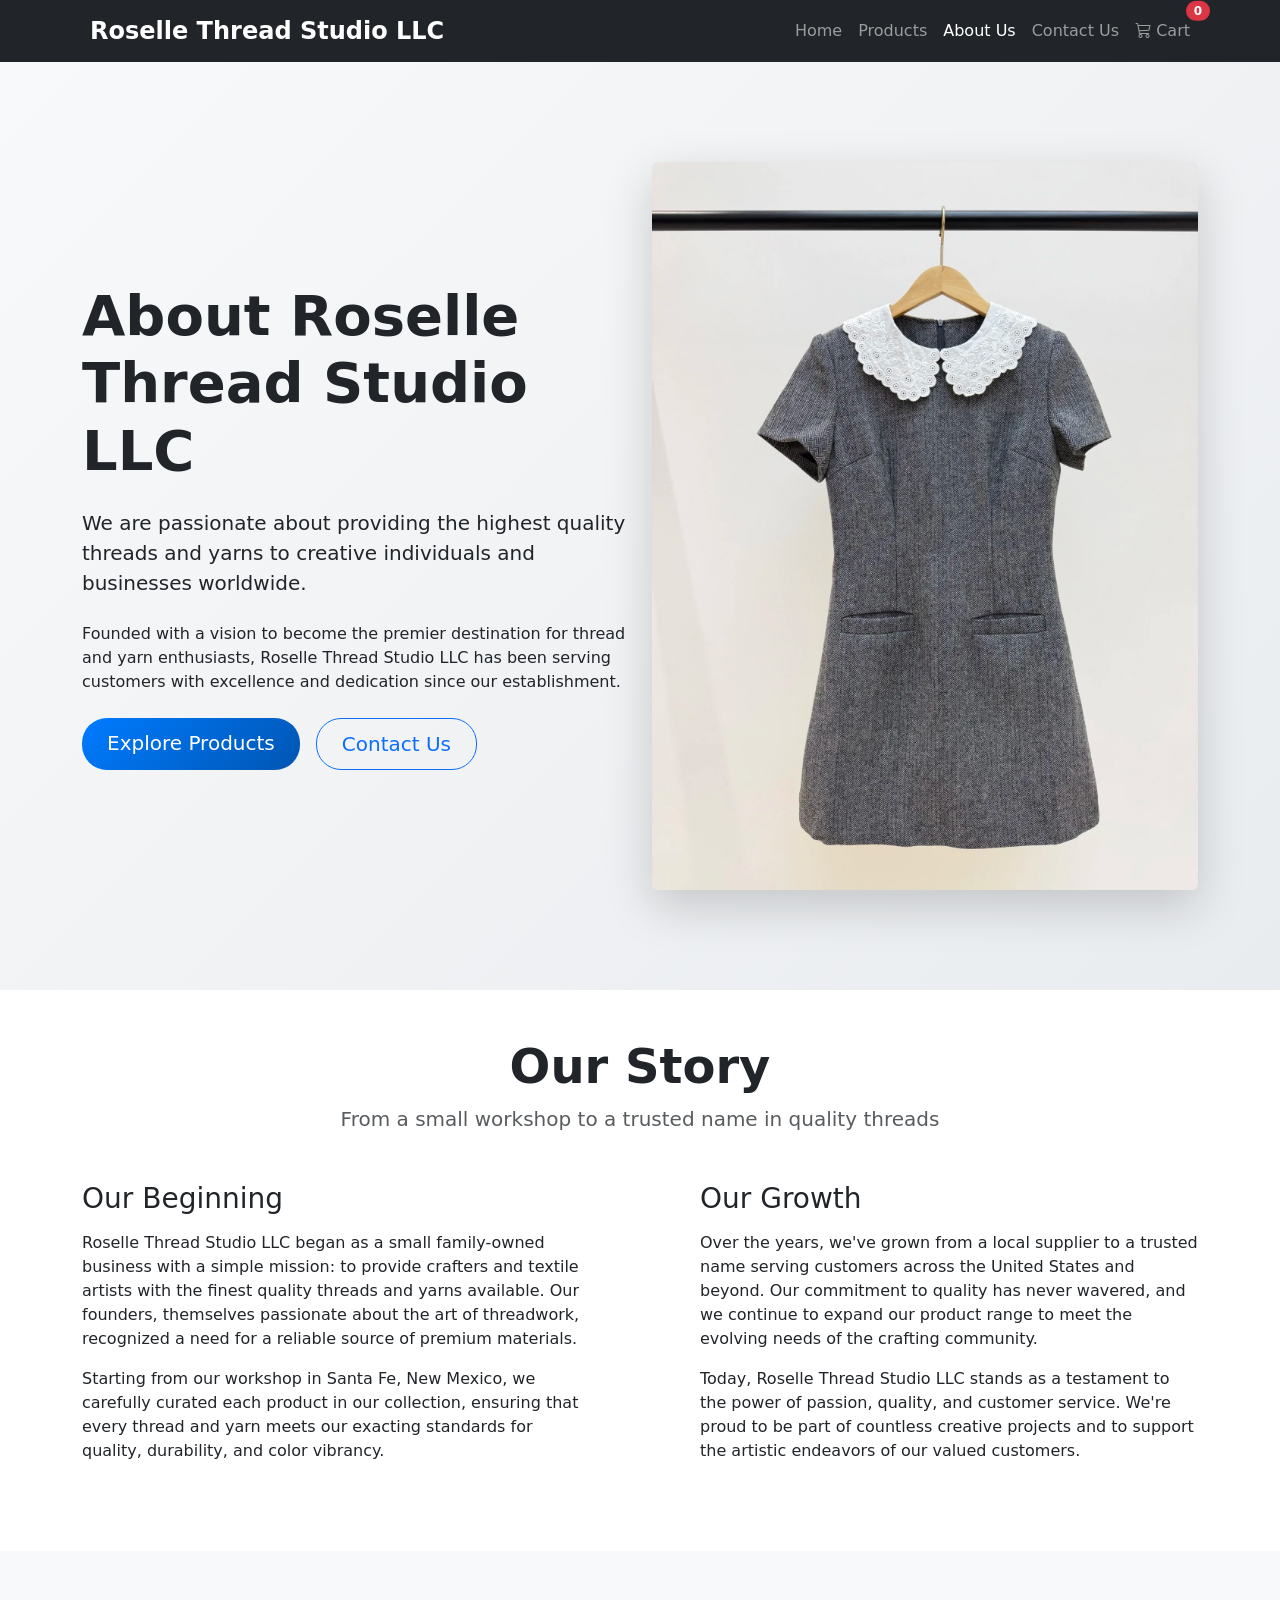
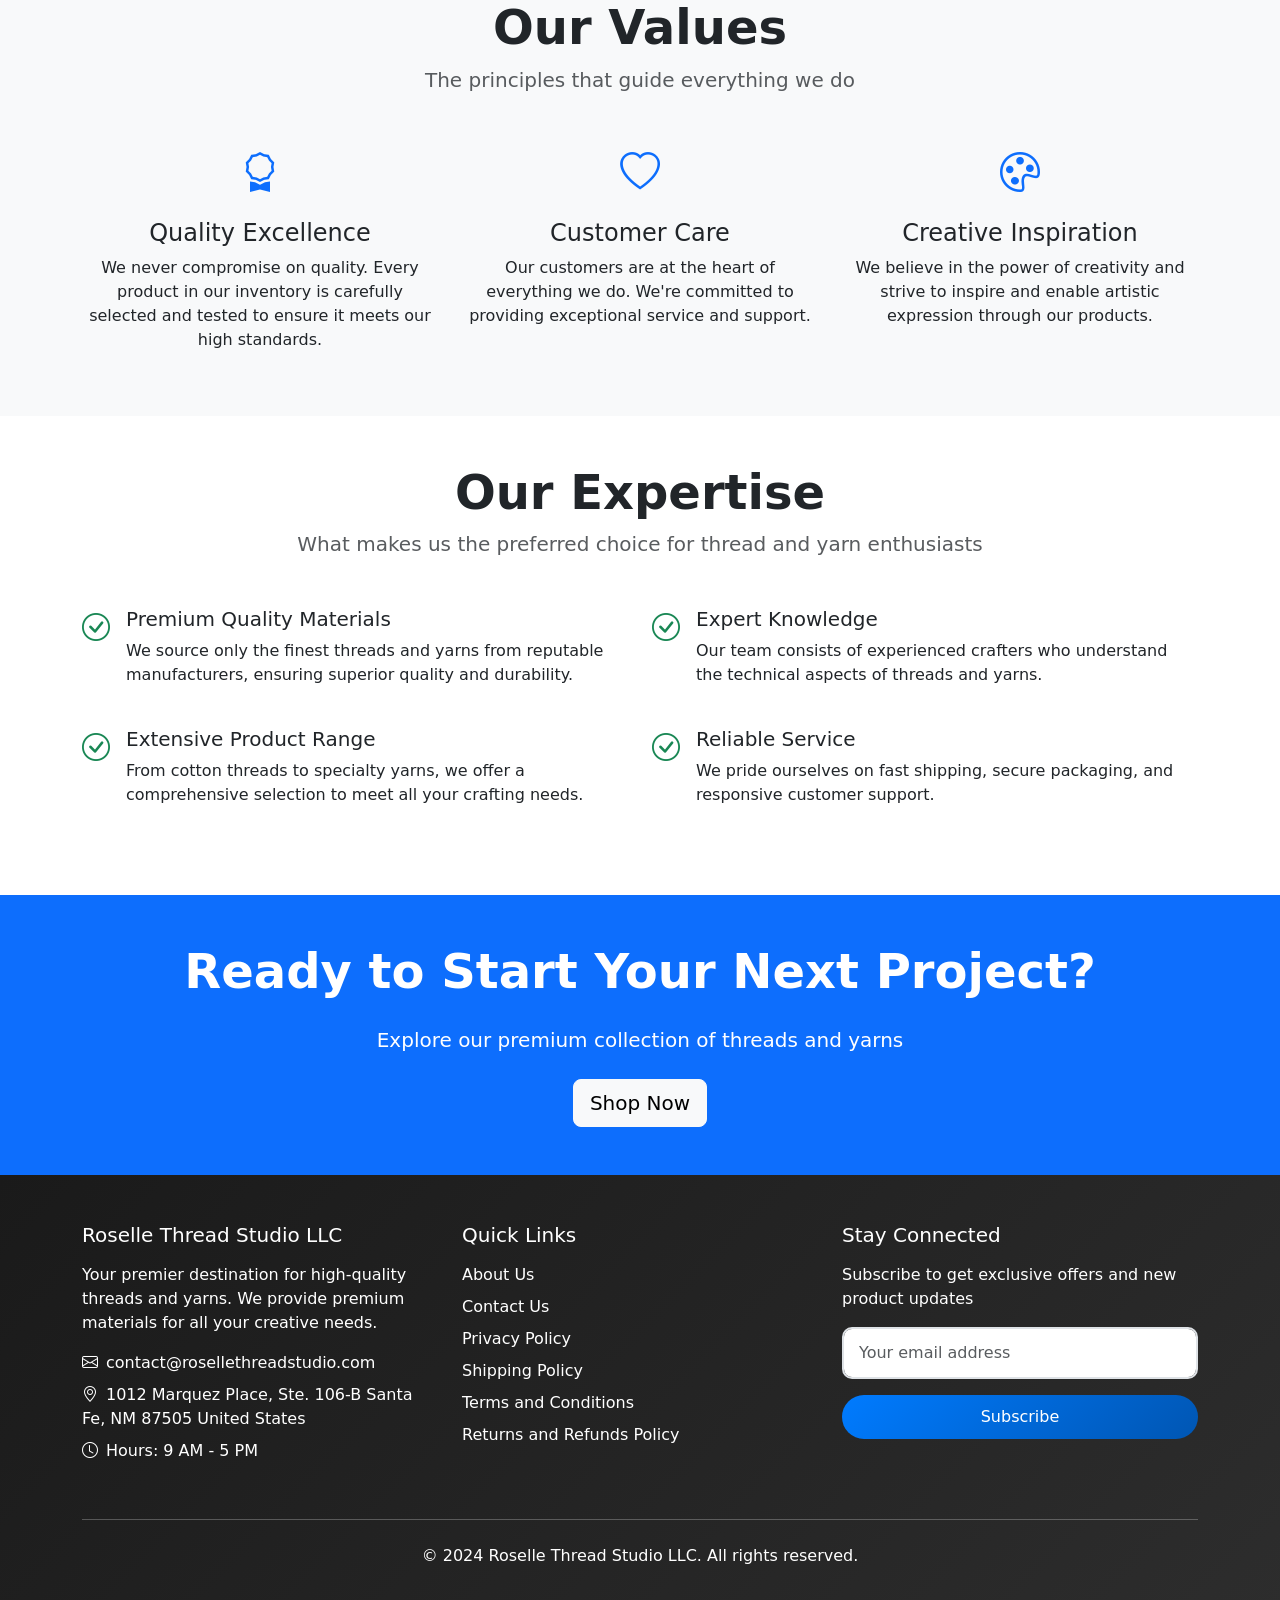
==== about.html @ 0a709b7c "first commit" ====
<!DOCTYPE html>
<html lang="en">
<head>
    <meta charset="UTF-8">
    <meta name="viewport" content="width=device-width, initial-scale=1.0">
    <title>About Us - Roselle Thread Studio LLC</title>
    <link href="https://cdn.jsdelivr.net/npm/bootstrap@5.3.0/dist/css/bootstrap.min.css" rel="stylesheet">
    <link rel="stylesheet" href="https://cdn.jsdelivr.net/npm/bootstrap-icons@1.11.0/font/bootstrap-icons.css">
    <link rel="stylesheet" href="styles.css">
</head>
<body>
    <!-- Navigation -->
    <nav class="navbar navbar-expand-lg navbar-dark bg-dark sticky-top">
        <div class="container">
            <a class="navbar-brand fw-bold" href="index.html">
                <i class="bi bi-thread me-2"></i>Roselle Thread Studio LLC
            </a>
            <button class="navbar-toggler" type="button" data-bs-toggle="collapse" data-bs-target="#navbarNav">
                <span class="navbar-toggler-icon"></span>
            </button>
            <div class="collapse navbar-collapse" id="navbarNav">
                <ul class="navbar-nav ms-auto">
                    <li class="nav-item">
                        <a class="nav-link" href="index.html">Home</a>
                    </li>
                    <li class="nav-item">
                        <a class="nav-link" href="products.html">Products</a>
                    </li>
                    <li class="nav-item">
                        <a class="nav-link active" href="about.html">About Us</a>
                    </li>
                    <li class="nav-item">
                        <a class="nav-link" href="contact.html">Contact Us</a>
                    </li>
                    <li class="nav-item">
                        <a class="nav-link position-relative" href="cart.html">
                            <i class="bi bi-cart3"></i> Cart
                            <span class="position-absolute top-0 start-100 translate-middle badge rounded-pill bg-danger" id="cart-count">
                                0
                            </span>
                        </a>
                    </li>
                </ul>
            </div>
        </div>
    </nav>

    <!-- About Hero -->
    <section class="about-hero">
        <div class="container">
            <div class="row align-items-center">
                <div class="col-lg-6">
                    <h1 class="display-4 fw-bold mb-4">About Roselle Thread Studio LLC</h1>
                    <p class="lead mb-4">We are passionate about providing the highest quality threads and yarns to creative individuals and businesses worldwide.</p>
                    <p class="mb-4">Founded with a vision to become the premier destination for thread and yarn enthusiasts, Roselle Thread Studio LLC has been serving customers with excellence and dedication since our establishment.</p>
                    <div class="d-flex gap-3">
                        <a href="products.html" class="btn btn-primary btn-lg">Explore Products</a>
                        <a href="contact.html" class="btn btn-outline-primary btn-lg">Contact Us</a>
                    </div>
                </div>
                <div class="col-lg-6">
                    <img src="Products/2/main-image-2.jpeg" alt="About Us" class="img-fluid rounded shadow-lg">
                </div>
            </div>
        </div>
    </section>

    <!-- Our Story -->
    <section class="py-5">
        <div class="container">
            <div class="row">
                <div class="col-lg-12">
                    <div class="text-center mb-5">
                        <h2 class="display-5 fw-bold">Our Story</h2>
                        <p class="lead text-muted">From a small workshop to a trusted name in quality threads</p>
                    </div>
                </div>
            </div>
            <div class="row">
                <div class="col-lg-6 mb-4">
                    <div class="pe-lg-5">
                        <h3 class="mb-3">Our Beginning</h3>
                        <p>Roselle Thread Studio LLC began as a small family-owned business with a simple mission: to provide crafters and textile artists with the finest quality threads and yarns available. Our founders, themselves passionate about the art of threadwork, recognized a need for a reliable source of premium materials.</p>
                        <p>Starting from our workshop in Santa Fe, New Mexico, we carefully curated each product in our collection, ensuring that every thread and yarn meets our exacting standards for quality, durability, and color vibrancy.</p>
                    </div>
                </div>
                <div class="col-lg-6 mb-4">
                    <div class="ps-lg-5">
                        <h3 class="mb-3">Our Growth</h3>
                        <p>Over the years, we've grown from a local supplier to a trusted name serving customers across the United States and beyond. Our commitment to quality has never wavered, and we continue to expand our product range to meet the evolving needs of the crafting community.</p>
                        <p>Today, Roselle Thread Studio LLC stands as a testament to the power of passion, quality, and customer service. We're proud to be part of countless creative projects and to support the artistic endeavors of our valued customers.</p>
                    </div>
                </div>
            </div>
        </div>
    </section>

    <!-- Our Values -->
    <section class="bg-light py-5">
        <div class="container">
            <div class="text-center mb-5">
                <h2 class="display-5 fw-bold">Our Values</h2>
                <p class="lead text-muted">The principles that guide everything we do</p>
            </div>
            <div class="row g-4">
                <div class="col-md-4">
                    <div class="text-center">
                        <div class="mb-3">
                            <i class="bi bi-award fs-1 text-primary"></i>
                        </div>
                        <h4>Quality Excellence</h4>
                        <p>We never compromise on quality. Every product in our inventory is carefully selected and tested to ensure it meets our high standards.</p>
                    </div>
                </div>
                <div class="col-md-4">
                    <div class="text-center">
                        <div class="mb-3">
                            <i class="bi bi-heart fs-1 text-primary"></i>
                        </div>
                        <h4>Customer Care</h4>
                        <p>Our customers are at the heart of everything we do. We're committed to providing exceptional service and support.</p>
                    </div>
                </div>
                <div class="col-md-4">
                    <div class="text-center">
                        <div class="mb-3">
                            <i class="bi bi-palette fs-1 text-primary"></i>
                        </div>
                        <h4>Creative Inspiration</h4>
                        <p>We believe in the power of creativity and strive to inspire and enable artistic expression through our products.</p>
                    </div>
                </div>
            </div>
        </div>
    </section>

    <!-- Our Expertise -->
    <section class="py-5">
        <div class="container">
            <div class="text-center mb-5">
                <h2 class="display-5 fw-bold">Our Expertise</h2>
                <p class="lead text-muted">What makes us the preferred choice for thread and yarn enthusiasts</p>
            </div>
            <div class="row g-4">
                <div class="col-lg-6">
                    <div class="d-flex mb-4">
                        <div class="flex-shrink-0">
                            <i class="bi bi-check-circle fs-3 text-success"></i>
                        </div>
                        <div class="flex-grow-1 ms-3">
                            <h5>Premium Quality Materials</h5>
                            <p>We source only the finest threads and yarns from reputable manufacturers, ensuring superior quality and durability.</p>
                        </div>
                    </div>
                    <div class="d-flex mb-4">
                        <div class="flex-shrink-0">
                            <i class="bi bi-check-circle fs-3 text-success"></i>
                        </div>
                        <div class="flex-grow-1 ms-3">
                            <h5>Extensive Product Range</h5>
                            <p>From cotton threads to specialty yarns, we offer a comprehensive selection to meet all your crafting needs.</p>
                        </div>
                    </div>
                </div>
                <div class="col-lg-6">
                    <div class="d-flex mb-4">
                        <div class="flex-shrink-0">
                            <i class="bi bi-check-circle fs-3 text-success"></i>
                        </div>
                        <div class="flex-grow-1 ms-3">
                            <h5>Expert Knowledge</h5>
                            <p>Our team consists of experienced crafters who understand the technical aspects of threads and yarns.</p>
                        </div>
                    </div>
                    <div class="d-flex mb-4">
                        <div class="flex-shrink-0">
                            <i class="bi bi-check-circle fs-3 text-success"></i>
                        </div>
                        <div class="flex-grow-1 ms-3">
                            <h5>Reliable Service</h5>
                            <p>We pride ourselves on fast shipping, secure packaging, and responsive customer support.</p>
                        </div>
                    </div>
                </div>
            </div>
        </div>
    </section>

    <!-- Call to Action -->
    <section class="bg-primary text-white py-5">
        <div class="container text-center">
            <h2 class="display-5 fw-bold mb-4">Ready to Start Your Next Project?</h2>
            <p class="lead mb-4">Explore our premium collection of threads and yarns</p>
            <a href="products.html" class="btn btn-light btn-lg">Shop Now</a>
        </div>
    </section>

    <!-- Footer -->
    <footer class="bg-dark text-white py-5">
        <div class="container">
            <div class="row">
                <div class="col-lg-4 mb-4">
                    <h5 class="mb-3">Roselle Thread Studio LLC</h5>
                    <p class="mb-3">Your premier destination for high-quality threads and yarns. We provide premium materials for all your creative needs.</p>
                    <div class="contact-info">
                        <p class="mb-2"><i class="bi bi-envelope me-2"></i>contact@rosellethreadstudio.com</p>
                        <p class="mb-2"><i class="bi bi-geo-alt me-2"></i>1012 Marquez Place, Ste. 106-B Santa Fe, NM 87505 United States</p>
                        <p class="mb-2"><i class="bi bi-clock me-2"></i>Hours: 9 AM - 5 PM</p>
                    </div>
                </div>
                <div class="col-lg-4 mb-4">
                    <h5 class="mb-3">Quick Links</h5>
                    <ul class="list-unstyled">
                        <li class="mb-2"><a href="about.html" class="text-white text-decoration-none">About Us</a></li>
                        <li class="mb-2"><a href="contact.html" class="text-white text-decoration-none">Contact Us</a></li>
                        <li class="mb-2"><a href="privacy.html" class="text-white text-decoration-none">Privacy Policy</a></li>
                        <li class="mb-2"><a href="shipping.html" class="text-white text-decoration-none">Shipping Policy</a></li>
                        <li class="mb-2"><a href="terms.html" class="text-white text-decoration-none">Terms and Conditions</a></li>
                        <li class="mb-2"><a href="returns.html" class="text-white text-decoration-none">Returns and Refunds Policy</a></li>
                    </ul>
                </div>
                <div class="col-lg-4 mb-4">
                    <h5 class="mb-3">Stay Connected</h5>
                    <p>Subscribe to get exclusive offers and new product updates</p>
                    <form id="footer-newsletter-form">
                        <div class="mb-3">
                            <input type="email" class="form-control" placeholder="Your email address" required>
                        </div>
                        <button type="submit" class="btn btn-primary w-100">Subscribe</button>
                    </form>
                </div>
            </div>
            <hr class="my-4 bg-white">
            <div class="text-center">
                <p class="mb-0">&copy; 2024 Roselle Thread Studio LLC. All rights reserved.</p>
            </div>
        </div>
    </footer>

    <script src="https://cdn.jsdelivr.net/npm/bootstrap@5.3.0/dist/js/bootstrap.bundle.min.js"></script>
    <script src="script.js"></script>
</body>
</html>
---- styles.css ----
/* Custom CSS for Roselle Thread Studio LLC */

/* Hero Section */
.hero-section {
    background: linear-gradient(135deg, #667eea 0%, #764ba2 100%);
    position: relative;
    overflow: hidden;
}

.hero-section::before {
    content: '';
    position: absolute;
    top: 0;
    left: 0;
    right: 0;
    bottom: 0;
    background: rgba(0, 0, 0, 0.3);
    z-index: 1;
}

.hero-content {
    position: relative;
    z-index: 2;
}

.hero-image img {
    max-height: 500px;
    object-fit: cover;
    border-radius: 15px;
    box-shadow: 0 20px 40px rgba(0, 0, 0, 0.3);
}

/* Product Cards */
.product-card {
    border: none;
    border-radius: 15px;
    overflow: hidden;
    transition: all 0.3s ease;
    box-shadow: 0 5px 15px rgba(0, 0, 0, 0.1);
}

.product-card:hover {
    transform: translateY(-10px);
    box-shadow: 0 15px 30px rgba(0, 0, 0, 0.2);
}

.product-image {
    height: 250px;
    overflow: hidden;
    position: relative;
}

.product-image img {
    width: 100%;
    height: 100%;
    object-fit: cover;
    transition: transform 0.3s ease;
}

.product-card:hover .product-image img {
    transform: scale(1.1);
}

.product-badge {
    position: absolute;
    top: 10px;
    right: 10px;
    background: #dc3545;
    color: white;
    padding: 5px 10px;
    border-radius: 20px;
    font-size: 0.8rem;
    font-weight: bold;
}

.product-price {
    font-size: 1.5rem;
    font-weight: bold;
    color: #28a745;
}

.product-price .original-price {
    text-decoration: line-through;
    color: #6c757d;
    font-size: 1rem;
    margin-left: 10px;
}

/* Feature Boxes */
.feature-box {
    border-radius: 10px;
    transition: all 0.3s ease;
    background: white;
}

.feature-box:hover {
    transform: translateY(-5px);
    box-shadow: 0 10px 25px rgba(0, 0, 0, 0.1);
}

/* Navigation */
.navbar-brand {
    font-size: 1.5rem;
    font-weight: bold;
}

.navbar-nav .nav-link {
    font-weight: 500;
    transition: color 0.3s ease;
}

.navbar-nav .nav-link:hover {
    color: #ffc107 !important;
}

/* Footer */
footer {
    background: linear-gradient(135deg, #1a1a1a 0%, #2d2d2d 100%);
}

footer a {
    transition: color 0.3s ease;
}

footer a:hover {
    color: #ffc107 !important;
}

/* Product Detail Page */
.product-detail-image {
    border-radius: 15px;
    overflow: hidden;
    box-shadow: 0 10px 30px rgba(0, 0, 0, 0.1);
}

.thumbnail-img {
    cursor: pointer;
    border: 2px solid transparent;
    transition: all 0.3s ease;
    border-radius: 8px;
}

.thumbnail-img:hover,
.thumbnail-img.active {
    border-color: #007bff;
    transform: scale(1.05);
}

.variant-option {
    cursor: pointer;
    border: 2px solid #dee2e6;
    transition: all 0.3s ease;
    border-radius: 8px;
    padding: 10px 15px;
    margin: 5px;
}

.variant-option:hover {
    border-color: #007bff;
    background: #f8f9fa;
}

.variant-option.selected {
    border-color: #007bff;
    background: #007bff;
    color: white;
}

/* Shopping Cart */
.cart-item {
    border-bottom: 1px solid #dee2e6;
    padding: 20px 0;
}

.cart-item img {
    width: 80px;
    height: 80px;
    object-fit: cover;
    border-radius: 8px;
}

.quantity-controls {
    display: flex;
    align-items: center;
    gap: 10px;
}

.quantity-controls button {
    width: 30px;
    height: 30px;
    border-radius: 50%;
    border: 1px solid #dee2e6;
    background: white;
    display: flex;
    align-items: center;
    justify-content: center;
    cursor: pointer;
    transition: all 0.3s ease;
}

.quantity-controls button:hover {
    background: #007bff;
    color: white;
    border-color: #007bff;
}

.quantity-input {
    width: 60px;
    text-align: center;
    border: 1px solid #dee2e6;
    border-radius: 5px;
    padding: 5px;
}

/* Buttons */
.btn-primary {
    background: linear-gradient(135deg, #007bff 0%, #0056b3 100%);
    border: none;
    border-radius: 25px;
    padding: 10px 25px;
    font-weight: 500;
    transition: all 0.3s ease;
}

.btn-primary:hover {
    transform: translateY(-2px);
    box-shadow: 0 5px 15px rgba(0, 123, 255, 0.3);
}

.btn-outline-primary {
    border-radius: 25px;
    padding: 10px 25px;
    font-weight: 500;
    transition: all 0.3s ease;
}

.btn-outline-primary:hover {
    transform: translateY(-2px);
}

/* Forms */
.form-control {
    border-radius: 10px;
    border: 2px solid #dee2e6;
    padding: 12px 15px;
    transition: all 0.3s ease;
}

.form-control:focus {
    border-color: #007bff;
    box-shadow: 0 0 0 0.2rem rgba(0, 123, 255, 0.25);
}

/* Responsive Design */
@media (max-width: 768px) {
    .hero-section {
        min-height: auto;
        padding: 100px 0;
    }
    
    .hero-content {
        text-align: center;
        margin-bottom: 50px;
    }
    
    .product-image {
        height: 200px;
    }
    
    .hero-image img {
        max-height: 300px;
    }
}

/* Loading Animation */
.loading {
    display: inline-block;
    width: 20px;
    height: 20px;
    border: 3px solid #f3f3f3;
    border-top: 3px solid #007bff;
    border-radius: 50%;
    animation: spin 1s linear infinite;
}

@keyframes spin {
    0% { transform: rotate(0deg); }
    100% { transform: rotate(360deg); }
}

/* Toast Notifications */
.toast-container {
    position: fixed;
    top: 20px;
    right: 20px;
    z-index: 1050;
}

.custom-toast {
    background: white;
    border-radius: 10px;
    box-shadow: 0 5px 15px rgba(0, 0, 0, 0.2);
    padding: 15px 20px;
    margin-bottom: 10px;
    display: flex;
    align-items: center;
    gap: 10px;
    animation: slideIn 0.3s ease;
}

@keyframes slideIn {
    from {
        transform: translateX(100%);
        opacity: 0;
    }
    to {
        transform: translateX(0);
        opacity: 1;
    }
}

.custom-toast.success {
    border-left: 4px solid #28a745;
}

.custom-toast.error {
    border-left: 4px solid #dc3545;
}

.custom-toast.info {
    border-left: 4px solid #17a2b8;
}

/* Image Gallery */
.main-image-container {
    position: relative;
    overflow: hidden;
    border-radius: 15px;
}

.main-image-container img {
    width: 100%;
    height: 400px;
    object-fit: cover;
}

.thumbnail-container {
    display: flex;
    gap: 10px;
    margin-top: 15px;
    overflow-x: auto;
}

.thumbnail-container img {
    width: 80px;
    height: 80px;
    object-fit: cover;
    cursor: pointer;
    border-radius: 8px;
    border: 2px solid transparent;
    transition: all 0.3s ease;
}

.thumbnail-container img:hover,
.thumbnail-container img.active {
    border-color: #007bff;
    transform: scale(1.05);
}

/* Contact Form */
.contact-form {
    background: white;
    border-radius: 15px;
    padding: 30px;
    box-shadow: 0 10px 30px rgba(0, 0, 0, 0.1);
}

/* About Us Section */
.about-hero {
    background: linear-gradient(135deg, #f8f9fa 0%, #e9ecef 100%);
    padding: 100px 0;
}

.team-member {
    text-align: center;
    padding: 20px;
    border-radius: 15px;
    transition: all 0.3s ease;
}

.team-member:hover {
    transform: translateY(-5px);
    box-shadow: 0 10px 25px rgba(0, 0, 0, 0.1);
}

.team-member img {
    width: 150px;
    height: 150px;
    border-radius: 50%;
    object-fit: cover;
    margin-bottom: 15px;
    border: 5px solid #007bff;
}

/* Policy Pages */
.policy-content {
    background: white;
    border-radius: 15px;
    padding: 40px;
    box-shadow: 0 10px 30px rgba(0, 0, 0, 0.1);
    margin-top: 30px;
}

.policy-content h2 {
    color: #007bff;
    margin-bottom: 20px;
    border-bottom: 2px solid #007bff;
    padding-bottom: 10px;
}

.policy-content h3 {
    color: #495057;
    margin-top: 30px;
    margin-bottom: 15px;
}

.policy-content ul {
    margin-left: 20px;
    margin-bottom: 20px;
}

.policy-content li {
    margin-bottom: 10px;
}
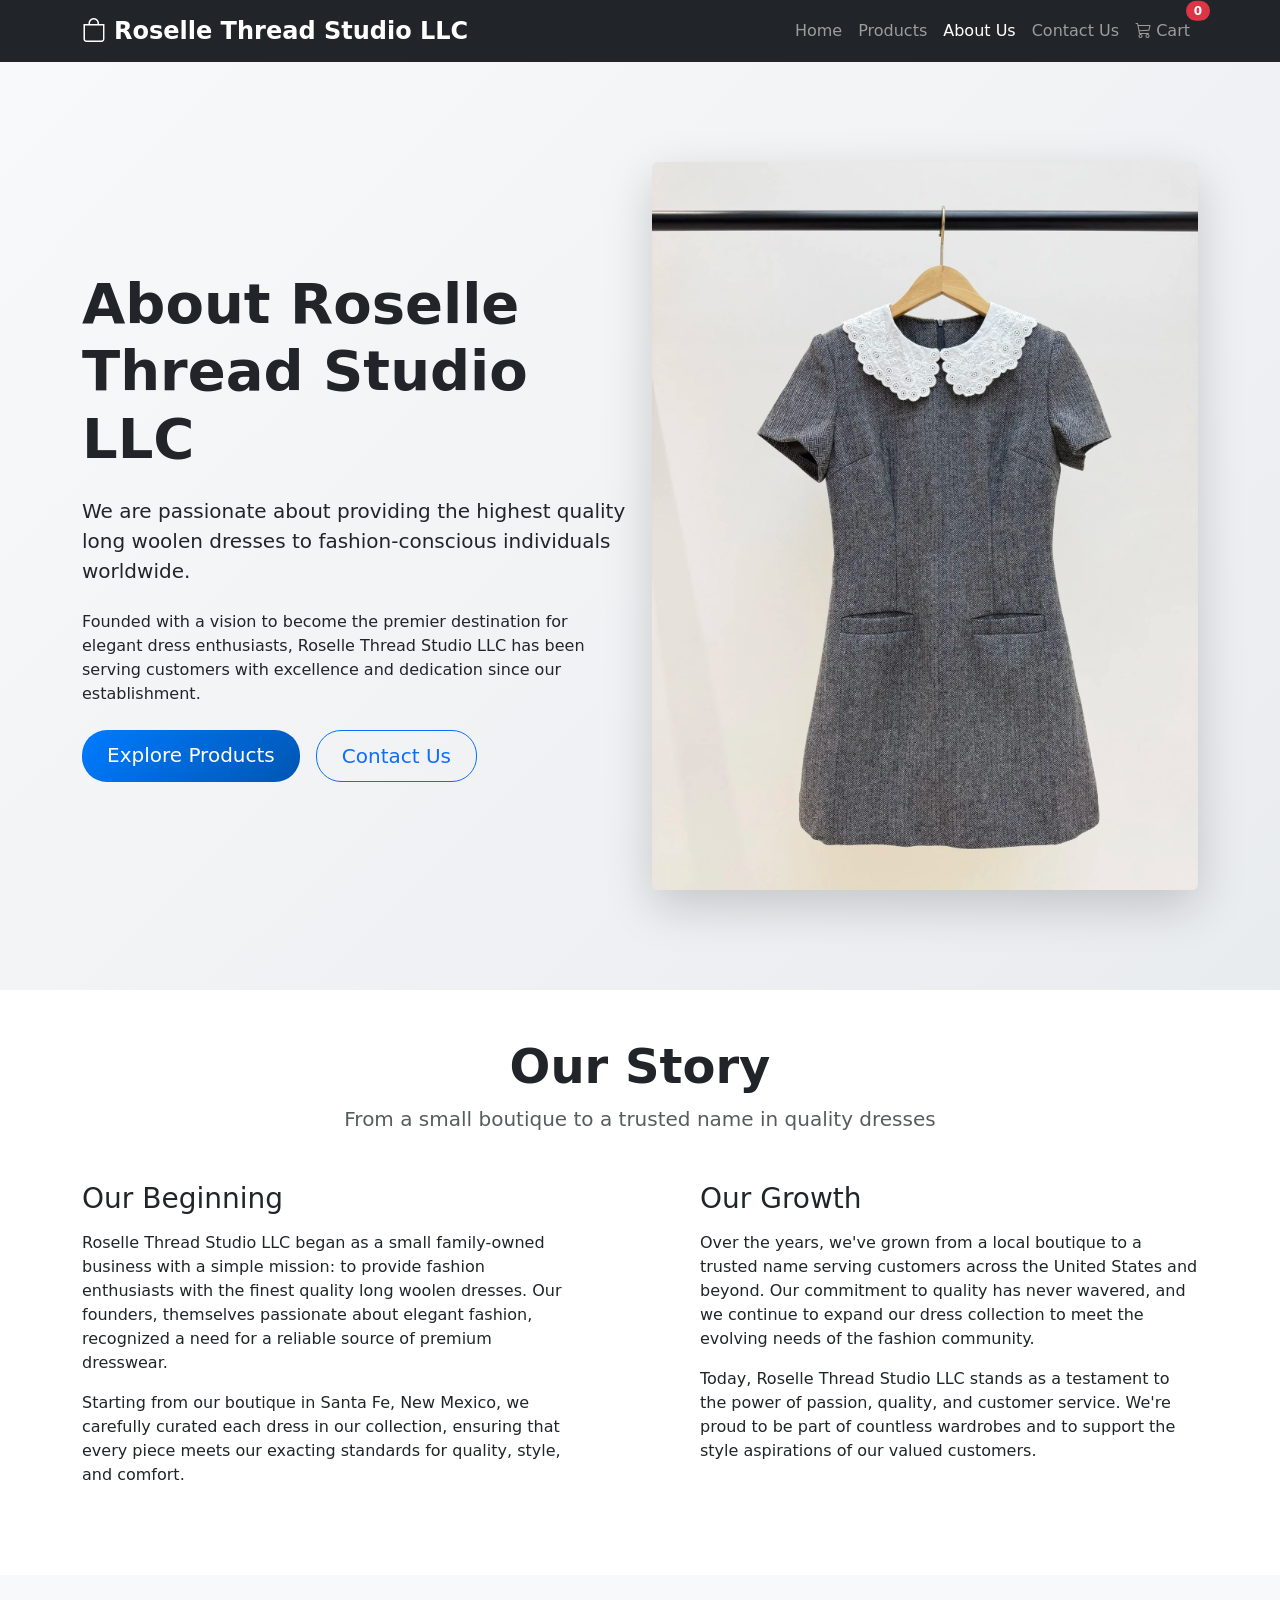
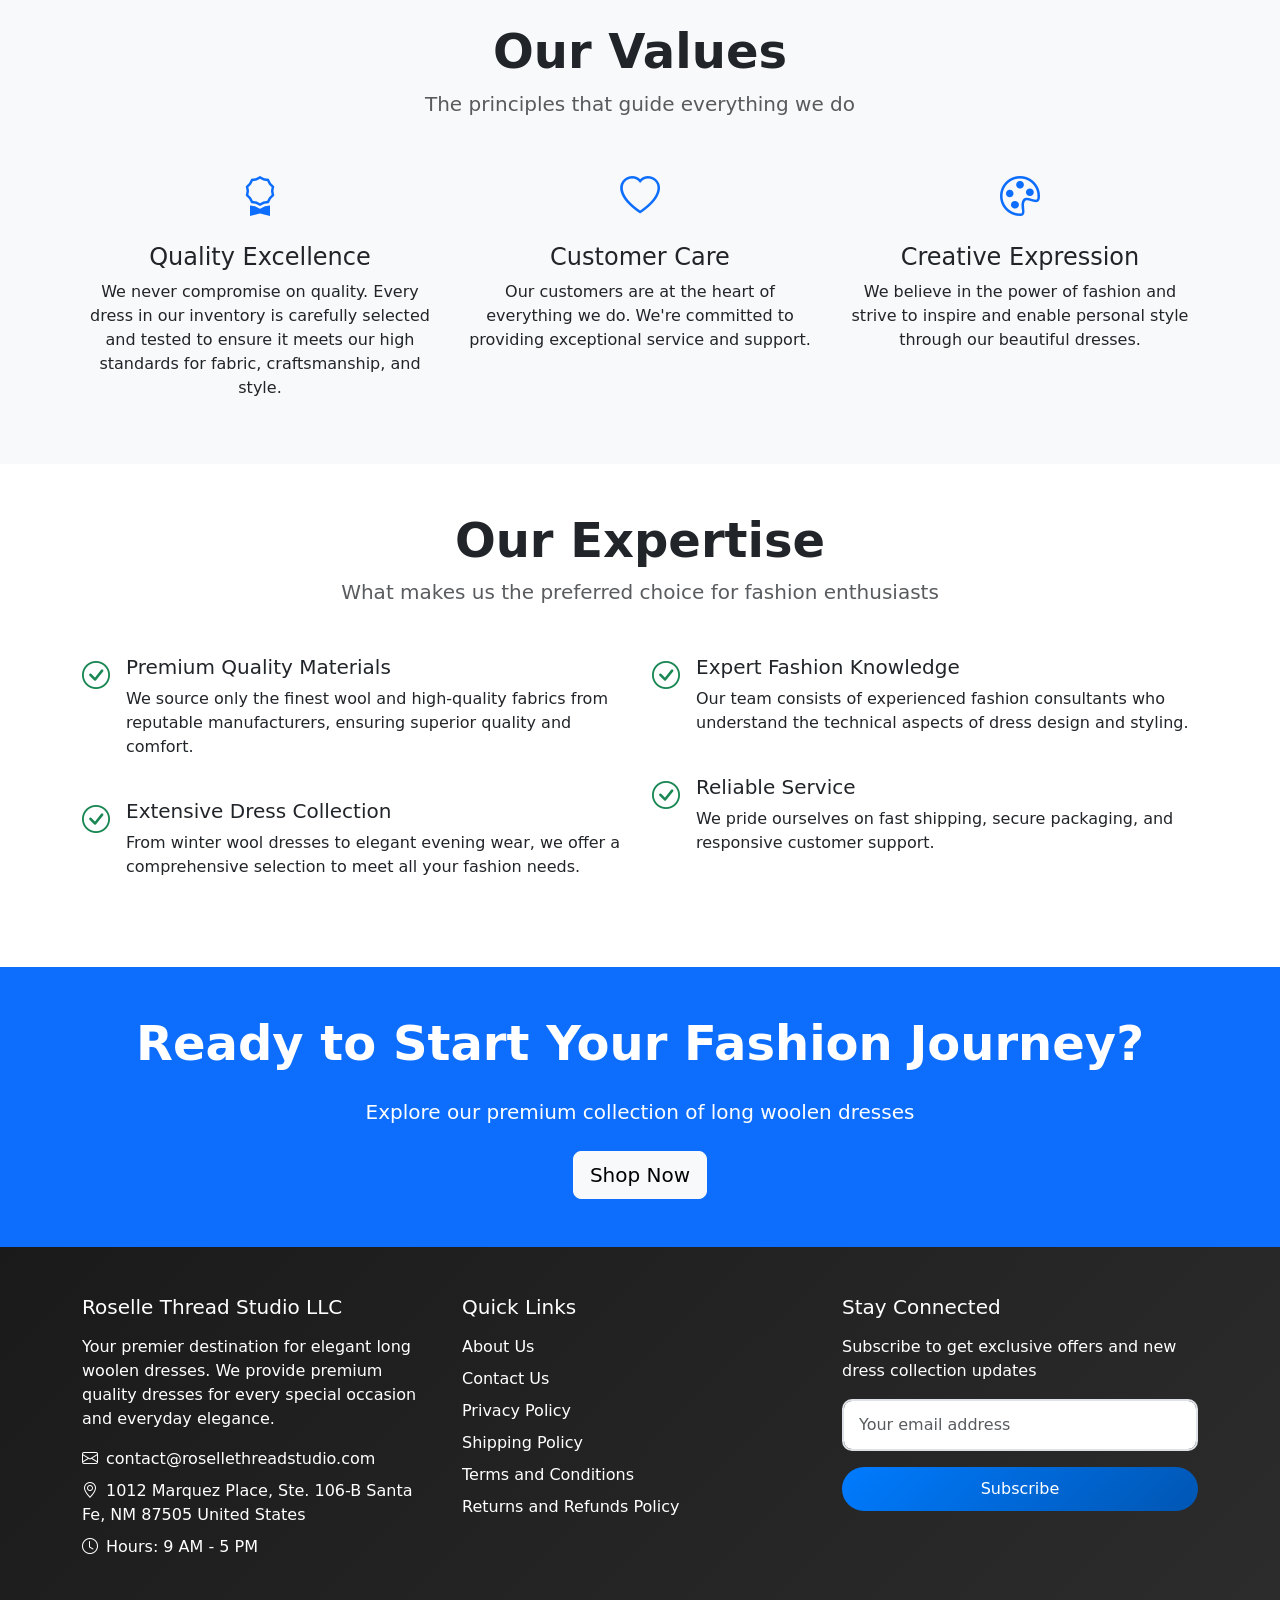
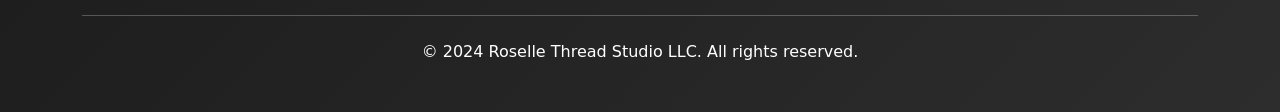
==== commit 598f8c32: "first commit V2" ====
--- a/about.html
+++ b/about.html
@@ -13,7 +13,7 @@
     <nav class="navbar navbar-expand-lg navbar-dark bg-dark sticky-top">
         <div class="container">
             <a class="navbar-brand fw-bold" href="index.html">
-                <i class="bi bi-thread me-2"></i>Roselle Thread Studio LLC
+                <i class="bi bi-bag me-2"></i>Roselle Thread Studio LLC
             </a>
             <button class="navbar-toggler" type="button" data-bs-toggle="collapse" data-bs-target="#navbarNav">
                 <span class="navbar-toggler-icon"></span>
@@ -51,15 +51,15 @@
             <div class="row align-items-center">
                 <div class="col-lg-6">
                     <h1 class="display-4 fw-bold mb-4">About Roselle Thread Studio LLC</h1>
-                    <p class="lead mb-4">We are passionate about providing the highest quality threads and yarns to creative individuals and businesses worldwide.</p>
-                    <p class="mb-4">Founded with a vision to become the premier destination for thread and yarn enthusiasts, Roselle Thread Studio LLC has been serving customers with excellence and dedication since our establishment.</p>
+                    <p class="lead mb-4">We are passionate about providing the highest quality long woolen dresses to fashion-conscious individuals worldwide.</p>
+                    <p class="mb-4">Founded with a vision to become the premier destination for elegant dress enthusiasts, Roselle Thread Studio LLC has been serving customers with excellence and dedication since our establishment.</p>
                     <div class="d-flex gap-3">
                         <a href="products.html" class="btn btn-primary btn-lg">Explore Products</a>
                         <a href="contact.html" class="btn btn-outline-primary btn-lg">Contact Us</a>
                     </div>
                 </div>
                 <div class="col-lg-6">
-                    <img src="Products/2/main-image-2.jpeg" alt="About Us" class="img-fluid rounded shadow-lg">
+                    <img src="Products/2/main-image-2.jpeg" alt="Long Woolen Dresses" class="img-fluid rounded shadow-lg">
                 </div>
             </div>
         </div>
@@ -72,7 +72,7 @@
                 <div class="col-lg-12">
                     <div class="text-center mb-5">
                         <h2 class="display-5 fw-bold">Our Story</h2>
-                        <p class="lead text-muted">From a small workshop to a trusted name in quality threads</p>
+                        <p class="lead text-muted">From a small boutique to a trusted name in quality dresses</p>
                     </div>
                 </div>
             </div>
@@ -80,15 +80,15 @@
                 <div class="col-lg-6 mb-4">
                     <div class="pe-lg-5">
                         <h3 class="mb-3">Our Beginning</h3>
-                        <p>Roselle Thread Studio LLC began as a small family-owned business with a simple mission: to provide crafters and textile artists with the finest quality threads and yarns available. Our founders, themselves passionate about the art of threadwork, recognized a need for a reliable source of premium materials.</p>
-                        <p>Starting from our workshop in Santa Fe, New Mexico, we carefully curated each product in our collection, ensuring that every thread and yarn meets our exacting standards for quality, durability, and color vibrancy.</p>
+                        <p>Roselle Thread Studio LLC began as a small family-owned business with a simple mission: to provide fashion enthusiasts with the finest quality long woolen dresses. Our founders, themselves passionate about elegant fashion, recognized a need for a reliable source of premium dresswear.</p>
+                        <p>Starting from our boutique in Santa Fe, New Mexico, we carefully curated each dress in our collection, ensuring that every piece meets our exacting standards for quality, style, and comfort.</p>
                     </div>
                 </div>
                 <div class="col-lg-6 mb-4">
                     <div class="ps-lg-5">
                         <h3 class="mb-3">Our Growth</h3>
-                        <p>Over the years, we've grown from a local supplier to a trusted name serving customers across the United States and beyond. Our commitment to quality has never wavered, and we continue to expand our product range to meet the evolving needs of the crafting community.</p>
-                        <p>Today, Roselle Thread Studio LLC stands as a testament to the power of passion, quality, and customer service. We're proud to be part of countless creative projects and to support the artistic endeavors of our valued customers.</p>
+                        <p>Over the years, we've grown from a local boutique to a trusted name serving customers across the United States and beyond. Our commitment to quality has never wavered, and we continue to expand our dress collection to meet the evolving needs of the fashion community.</p>
+                        <p>Today, Roselle Thread Studio LLC stands as a testament to the power of passion, quality, and customer service. We're proud to be part of countless wardrobes and to support the style aspirations of our valued customers.</p>
                     </div>
                 </div>
             </div>
@@ -109,7 +109,7 @@
                             <i class="bi bi-award fs-1 text-primary"></i>
                         </div>
                         <h4>Quality Excellence</h4>
-                        <p>We never compromise on quality. Every product in our inventory is carefully selected and tested to ensure it meets our high standards.</p>
+                        <p>We never compromise on quality. Every dress in our inventory is carefully selected and tested to ensure it meets our high standards for fabric, craftsmanship, and style.</p>
                     </div>
                 </div>
                 <div class="col-md-4">
@@ -126,8 +126,8 @@
                         <div class="mb-3">
                             <i class="bi bi-palette fs-1 text-primary"></i>
                         </div>
-                        <h4>Creative Inspiration</h4>
-                        <p>We believe in the power of creativity and strive to inspire and enable artistic expression through our products.</p>
+                        <h4>Creative Expression</h4>
+                        <p>We believe in the power of fashion and strive to inspire and enable personal style through our beautiful dresses.</p>
                     </div>
                 </div>
             </div>
@@ -139,7 +139,7 @@
         <div class="container">
             <div class="text-center mb-5">
                 <h2 class="display-5 fw-bold">Our Expertise</h2>
-                <p class="lead text-muted">What makes us the preferred choice for thread and yarn enthusiasts</p>
+                <p class="lead text-muted">What makes us the preferred choice for fashion enthusiasts</p>
             </div>
             <div class="row g-4">
                 <div class="col-lg-6">
@@ -149,27 +149,27 @@
                         </div>
                         <div class="flex-grow-1 ms-3">
                             <h5>Premium Quality Materials</h5>
-                            <p>We source only the finest threads and yarns from reputable manufacturers, ensuring superior quality and durability.</p>
-                        </div>
-                    </div>
-                    <div class="d-flex mb-4">
-                        <div class="flex-shrink-0">
-                            <i class="bi bi-check-circle fs-3 text-success"></i>
-                        </div>
-                        <div class="flex-grow-1 ms-3">
-                            <h5>Extensive Product Range</h5>
-                            <p>From cotton threads to specialty yarns, we offer a comprehensive selection to meet all your crafting needs.</p>
-                        </div>
-                    </div>
-                </div>
-                <div class="col-lg-6">
-                    <div class="d-flex mb-4">
-                        <div class="flex-shrink-0">
-                            <i class="bi bi-check-circle fs-3 text-success"></i>
-                        </div>
-                        <div class="flex-grow-1 ms-3">
-                            <h5>Expert Knowledge</h5>
-                            <p>Our team consists of experienced crafters who understand the technical aspects of threads and yarns.</p>
+                            <p>We source only the finest wool and high-quality fabrics from reputable manufacturers, ensuring superior quality and comfort.</p>
+                        </div>
+                    </div>
+                    <div class="d-flex mb-4">
+                        <div class="flex-shrink-0">
+                            <i class="bi bi-check-circle fs-3 text-success"></i>
+                        </div>
+                        <div class="flex-grow-1 ms-3">
+                            <h5>Extensive Dress Collection</h5>
+                            <p>From winter wool dresses to elegant evening wear, we offer a comprehensive selection to meet all your fashion needs.</p>
+                        </div>
+                    </div>
+                </div>
+                <div class="col-lg-6">
+                    <div class="d-flex mb-4">
+                        <div class="flex-shrink-0">
+                            <i class="bi bi-check-circle fs-3 text-success"></i>
+                        </div>
+                        <div class="flex-grow-1 ms-3">
+                            <h5>Expert Fashion Knowledge</h5>
+                            <p>Our team consists of experienced fashion consultants who understand the technical aspects of dress design and styling.</p>
                         </div>
                     </div>
                     <div class="d-flex mb-4">
@@ -189,8 +189,8 @@
     <!-- Call to Action -->
     <section class="bg-primary text-white py-5">
         <div class="container text-center">
-            <h2 class="display-5 fw-bold mb-4">Ready to Start Your Next Project?</h2>
-            <p class="lead mb-4">Explore our premium collection of threads and yarns</p>
+            <h2 class="display-5 fw-bold mb-4">Ready to Start Your Fashion Journey?</h2>
+            <p class="lead mb-4">Explore our premium collection of long woolen dresses</p>
             <a href="products.html" class="btn btn-light btn-lg">Shop Now</a>
         </div>
     </section>
@@ -201,7 +201,7 @@
             <div class="row">
                 <div class="col-lg-4 mb-4">
                     <h5 class="mb-3">Roselle Thread Studio LLC</h5>
-                    <p class="mb-3">Your premier destination for high-quality threads and yarns. We provide premium materials for all your creative needs.</p>
+                    <p class="mb-3">Your premier destination for elegant long woolen dresses. We provide premium quality dresses for every special occasion and everyday elegance.</p>
                     <div class="contact-info">
                         <p class="mb-2"><i class="bi bi-envelope me-2"></i>contact@rosellethreadstudio.com</p>
                         <p class="mb-2"><i class="bi bi-geo-alt me-2"></i>1012 Marquez Place, Ste. 106-B Santa Fe, NM 87505 United States</p>
@@ -221,7 +221,7 @@
                 </div>
                 <div class="col-lg-4 mb-4">
                     <h5 class="mb-3">Stay Connected</h5>
-                    <p>Subscribe to get exclusive offers and new product updates</p>
+                    <p>Subscribe to get exclusive offers and new dress collection updates</p>
                     <form id="footer-newsletter-form">
                         <div class="mb-3">
                             <input type="email" class="form-control" placeholder="Your email address" required>
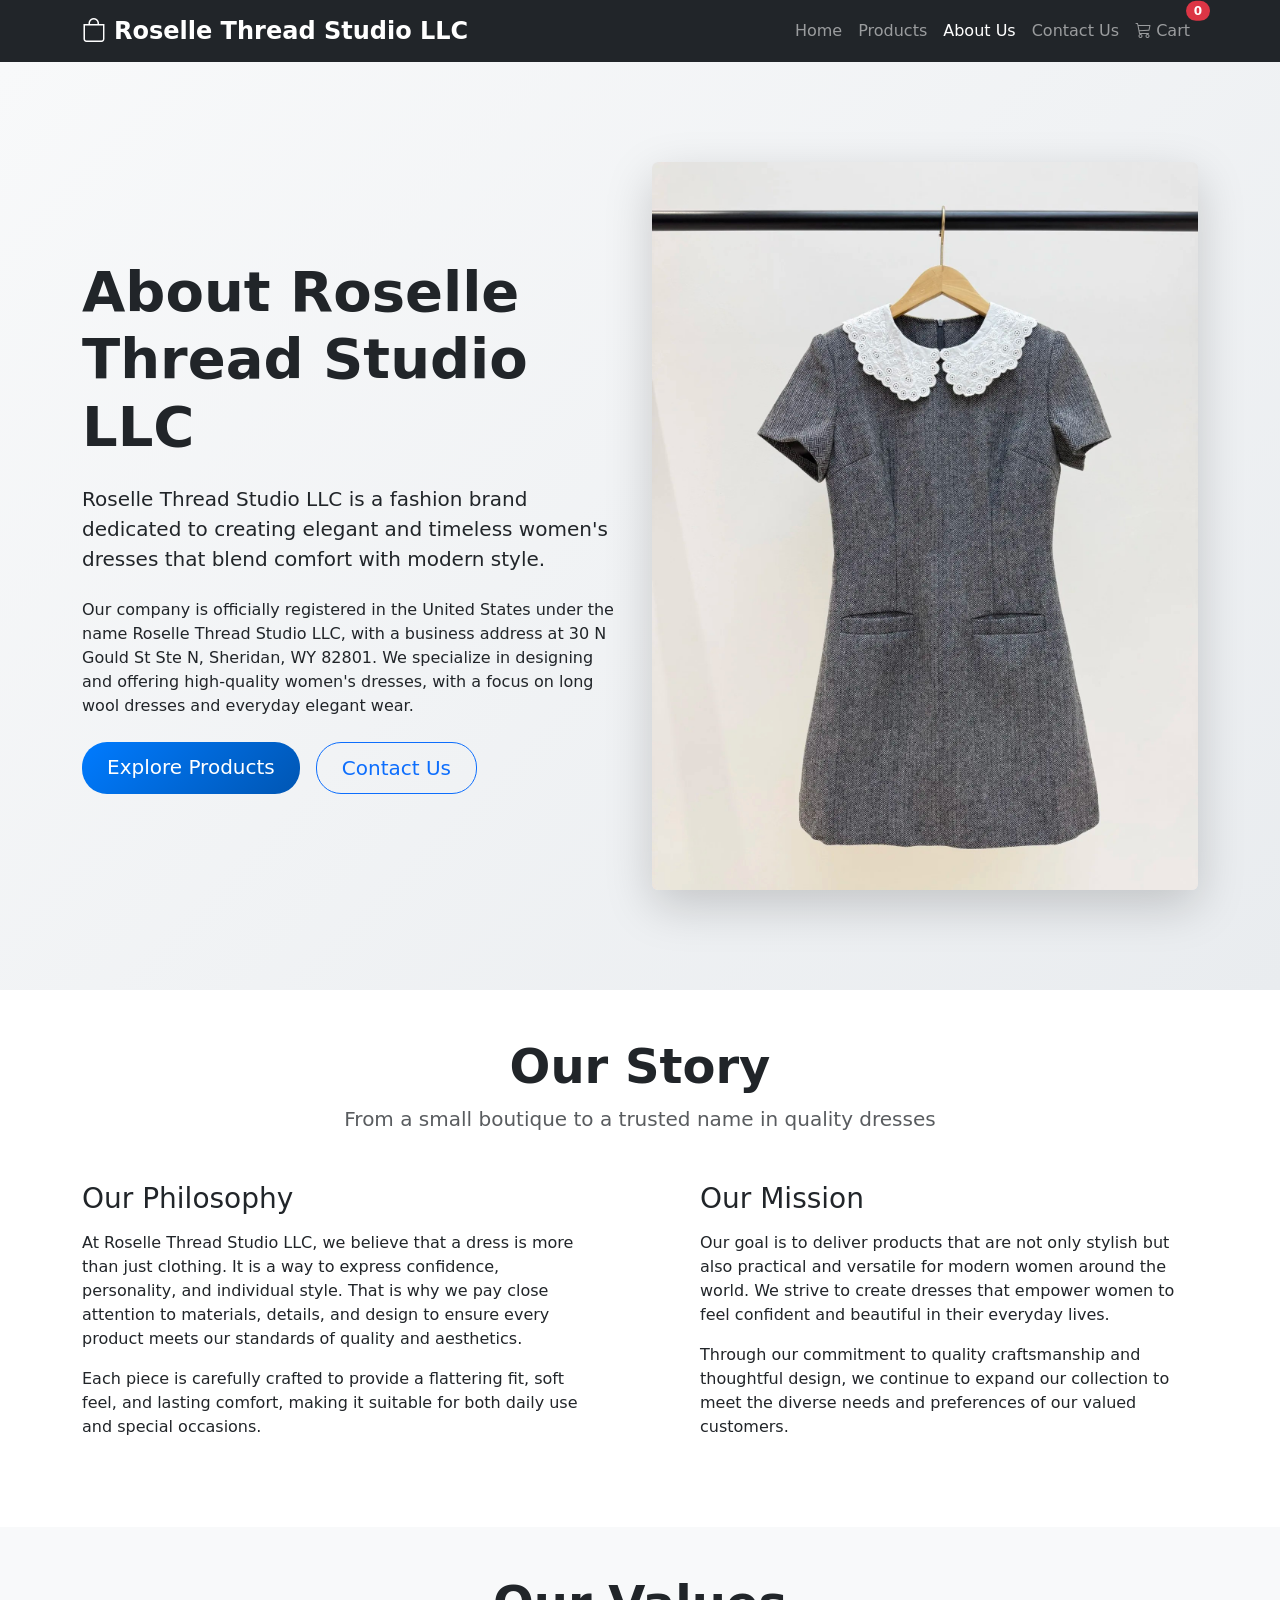
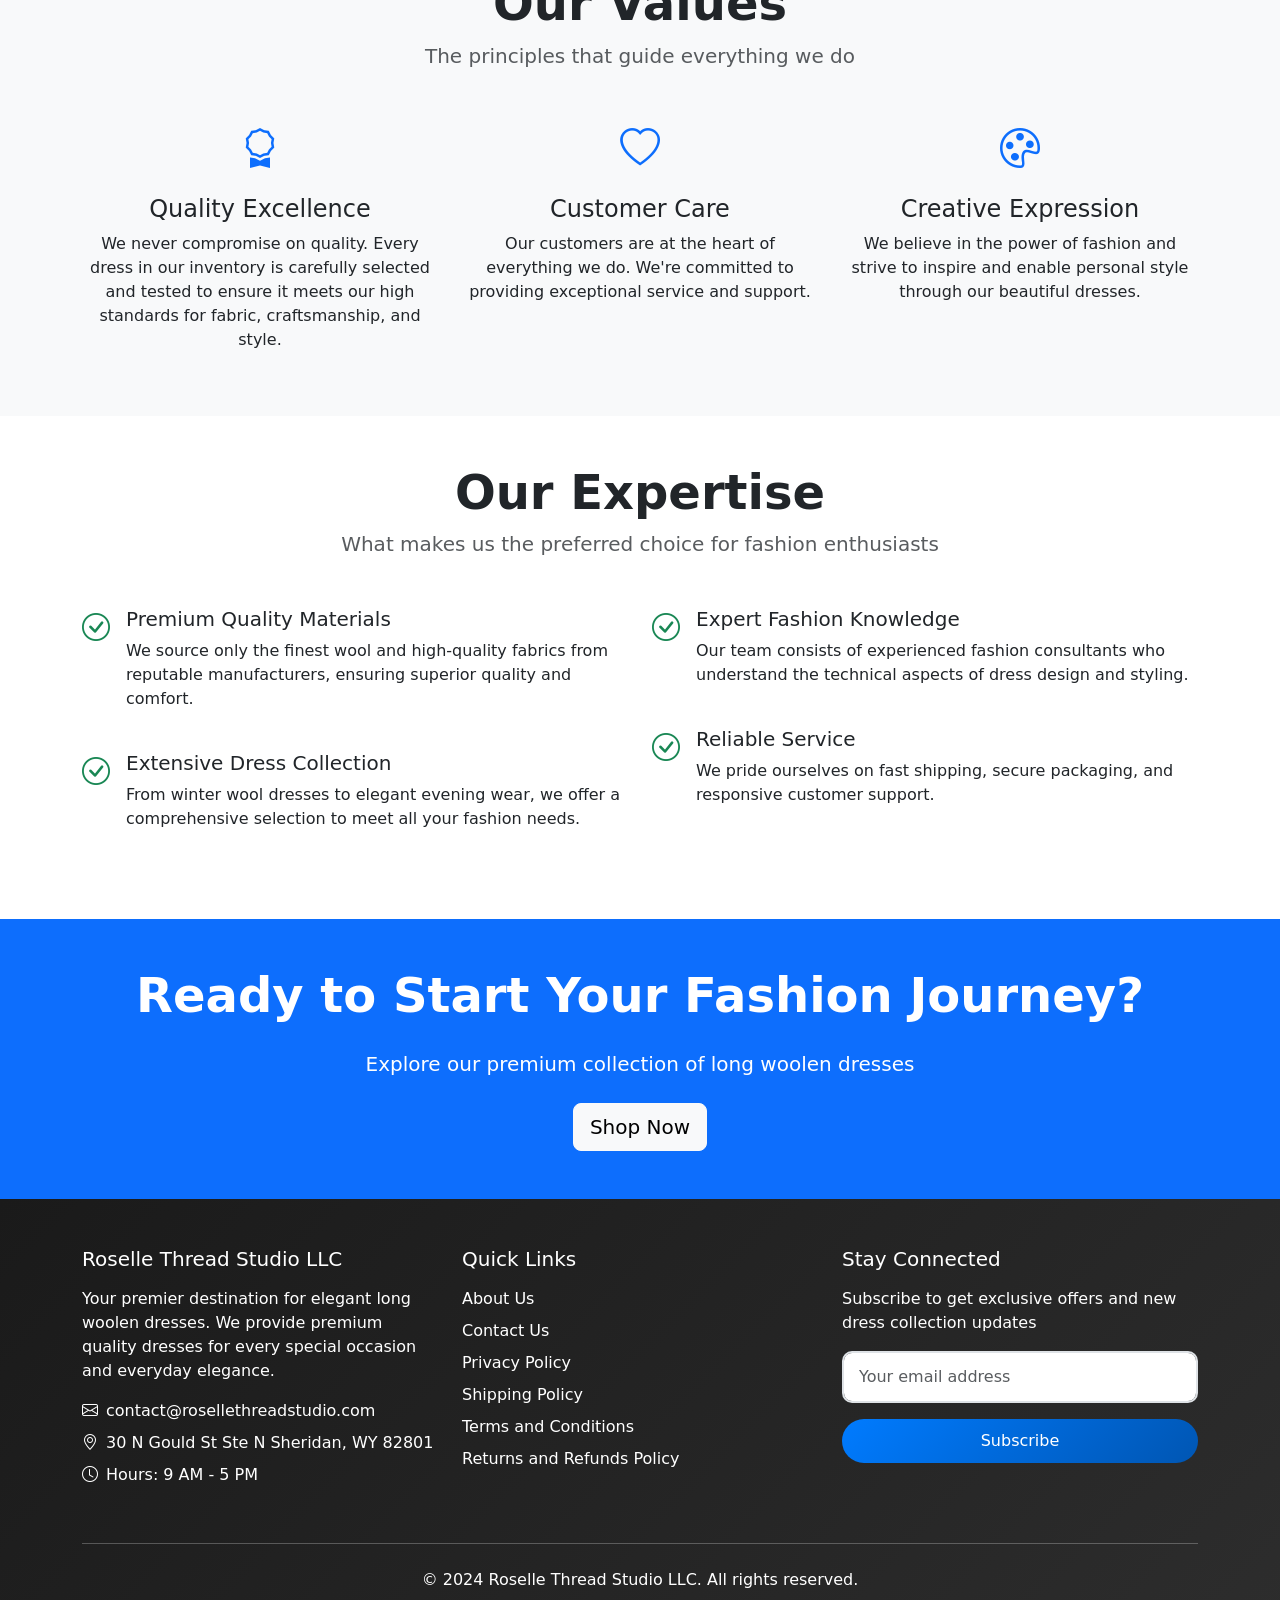
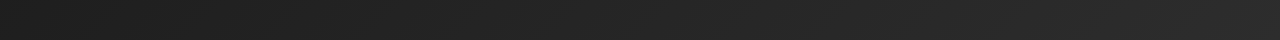
==== commit 6ccef1cf: "Update thông tin" ====
--- a/about.html
+++ b/about.html
@@ -51,8 +51,8 @@
             <div class="row align-items-center">
                 <div class="col-lg-6">
                     <h1 class="display-4 fw-bold mb-4">About Roselle Thread Studio LLC</h1>
-                    <p class="lead mb-4">We are passionate about providing the highest quality long woolen dresses to fashion-conscious individuals worldwide.</p>
-                    <p class="mb-4">Founded with a vision to become the premier destination for elegant dress enthusiasts, Roselle Thread Studio LLC has been serving customers with excellence and dedication since our establishment.</p>
+                    <p class="lead mb-4">Roselle Thread Studio LLC is a fashion brand dedicated to creating elegant and timeless women's dresses that blend comfort with modern style.</p>
+                    <p class="mb-4">Our company is officially registered in the United States under the name Roselle Thread Studio LLC, with a business address at 30 N Gould St Ste N, Sheridan, WY 82801. We specialize in designing and offering high-quality women's dresses, with a focus on long wool dresses and everyday elegant wear.</p>
                     <div class="d-flex gap-3">
                         <a href="products.html" class="btn btn-primary btn-lg">Explore Products</a>
                         <a href="contact.html" class="btn btn-outline-primary btn-lg">Contact Us</a>
@@ -79,16 +79,16 @@
             <div class="row">
                 <div class="col-lg-6 mb-4">
                     <div class="pe-lg-5">
-                        <h3 class="mb-3">Our Beginning</h3>
-                        <p>Roselle Thread Studio LLC began as a small family-owned business with a simple mission: to provide fashion enthusiasts with the finest quality long woolen dresses. Our founders, themselves passionate about elegant fashion, recognized a need for a reliable source of premium dresswear.</p>
-                        <p>Starting from our boutique in Santa Fe, New Mexico, we carefully curated each dress in our collection, ensuring that every piece meets our exacting standards for quality, style, and comfort.</p>
+                        <h3 class="mb-3">Our Philosophy</h3>
+                        <p>At Roselle Thread Studio LLC, we believe that a dress is more than just clothing. It is a way to express confidence, personality, and individual style. That is why we pay close attention to materials, details, and design to ensure every product meets our standards of quality and aesthetics.</p>
+                        <p>Each piece is carefully crafted to provide a flattering fit, soft feel, and lasting comfort, making it suitable for both daily use and special occasions.</p>
                     </div>
                 </div>
                 <div class="col-lg-6 mb-4">
                     <div class="ps-lg-5">
-                        <h3 class="mb-3">Our Growth</h3>
-                        <p>Over the years, we've grown from a local boutique to a trusted name serving customers across the United States and beyond. Our commitment to quality has never wavered, and we continue to expand our dress collection to meet the evolving needs of the fashion community.</p>
-                        <p>Today, Roselle Thread Studio LLC stands as a testament to the power of passion, quality, and customer service. We're proud to be part of countless wardrobes and to support the style aspirations of our valued customers.</p>
+                        <h3 class="mb-3">Our Mission</h3>
+                        <p>Our goal is to deliver products that are not only stylish but also practical and versatile for modern women around the world. We strive to create dresses that empower women to feel confident and beautiful in their everyday lives.</p>
+                        <p>Through our commitment to quality craftsmanship and thoughtful design, we continue to expand our collection to meet the diverse needs and preferences of our valued customers.</p>
                     </div>
                 </div>
             </div>
@@ -204,7 +204,7 @@
                     <p class="mb-3">Your premier destination for elegant long woolen dresses. We provide premium quality dresses for every special occasion and everyday elegance.</p>
                     <div class="contact-info">
                         <p class="mb-2"><i class="bi bi-envelope me-2"></i>contact@rosellethreadstudio.com</p>
-                        <p class="mb-2"><i class="bi bi-geo-alt me-2"></i>1012 Marquez Place, Ste. 106-B Santa Fe, NM 87505 United States</p>
+                        <p class="mb-2"><i class="bi bi-geo-alt me-2"></i>30 N Gould St Ste N Sheridan, WY 82801</p>
                         <p class="mb-2"><i class="bi bi-clock me-2"></i>Hours: 9 AM - 5 PM</p>
                     </div>
                 </div>
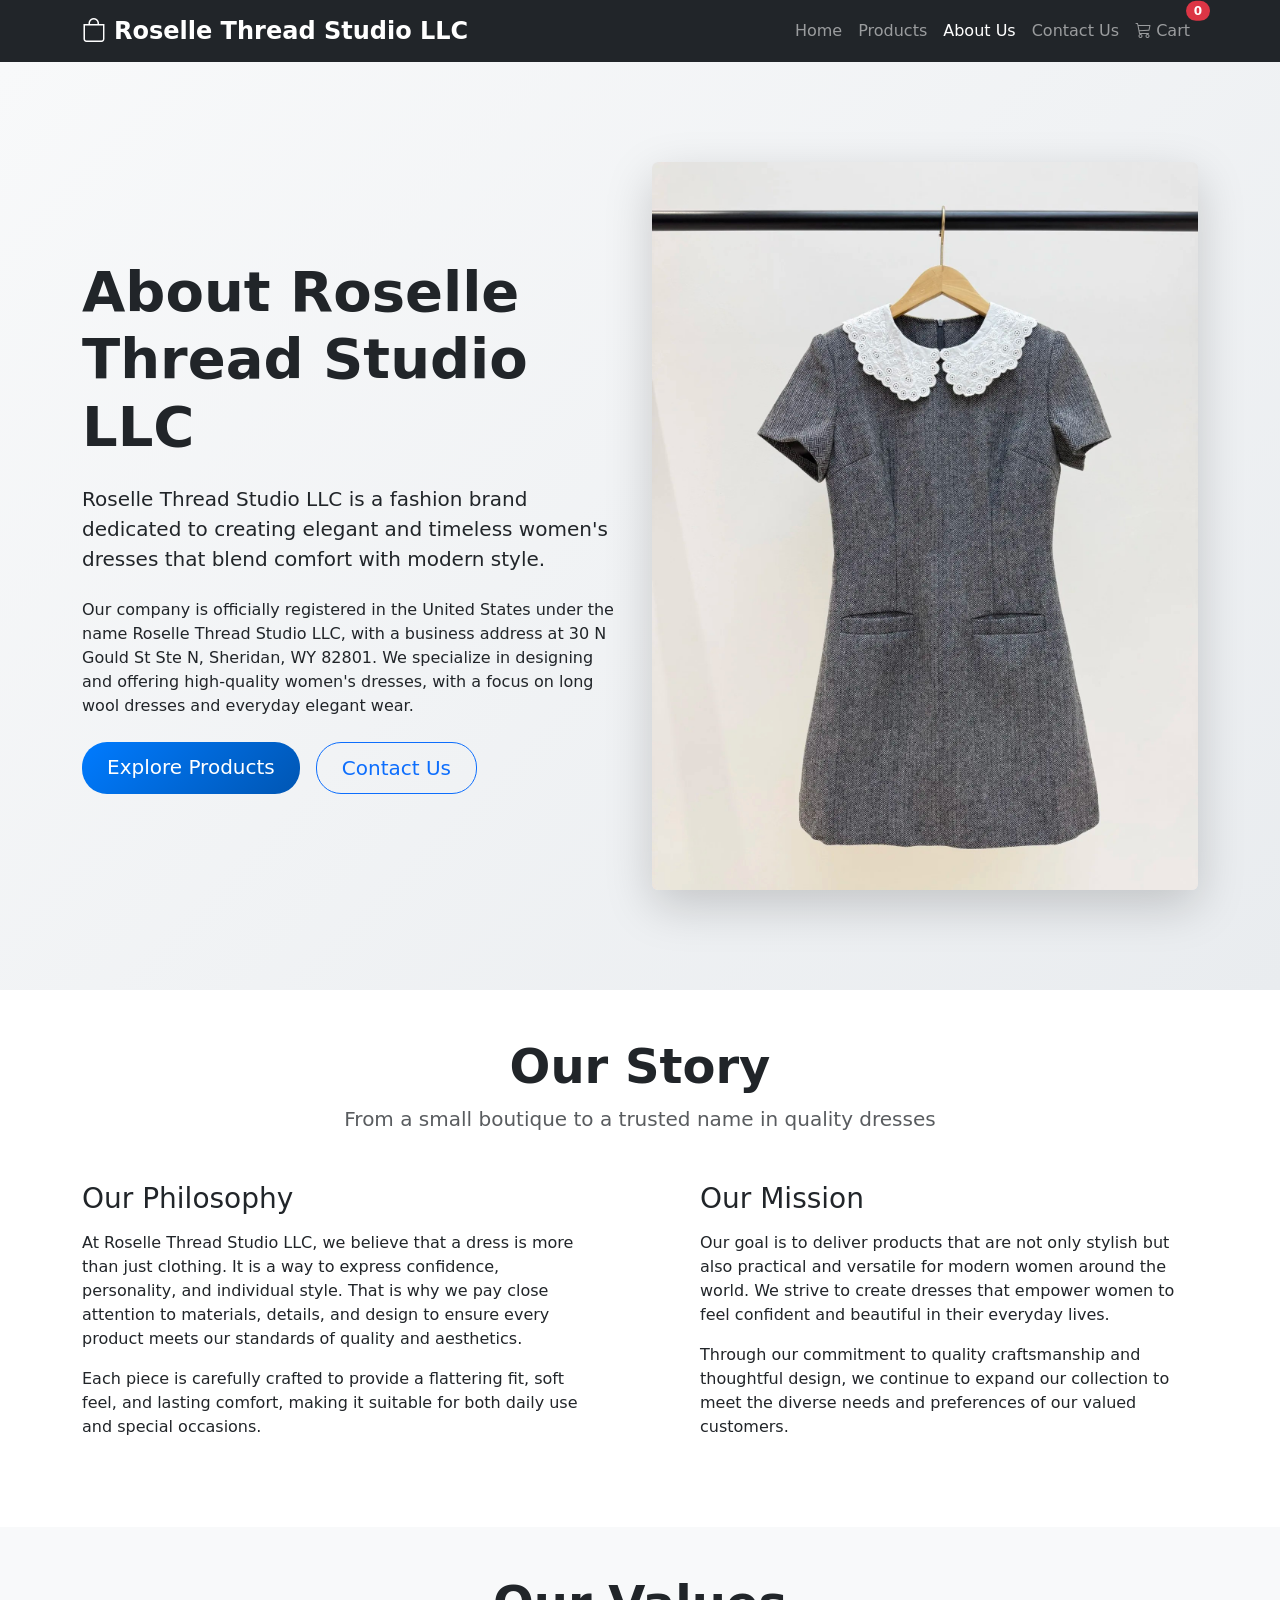
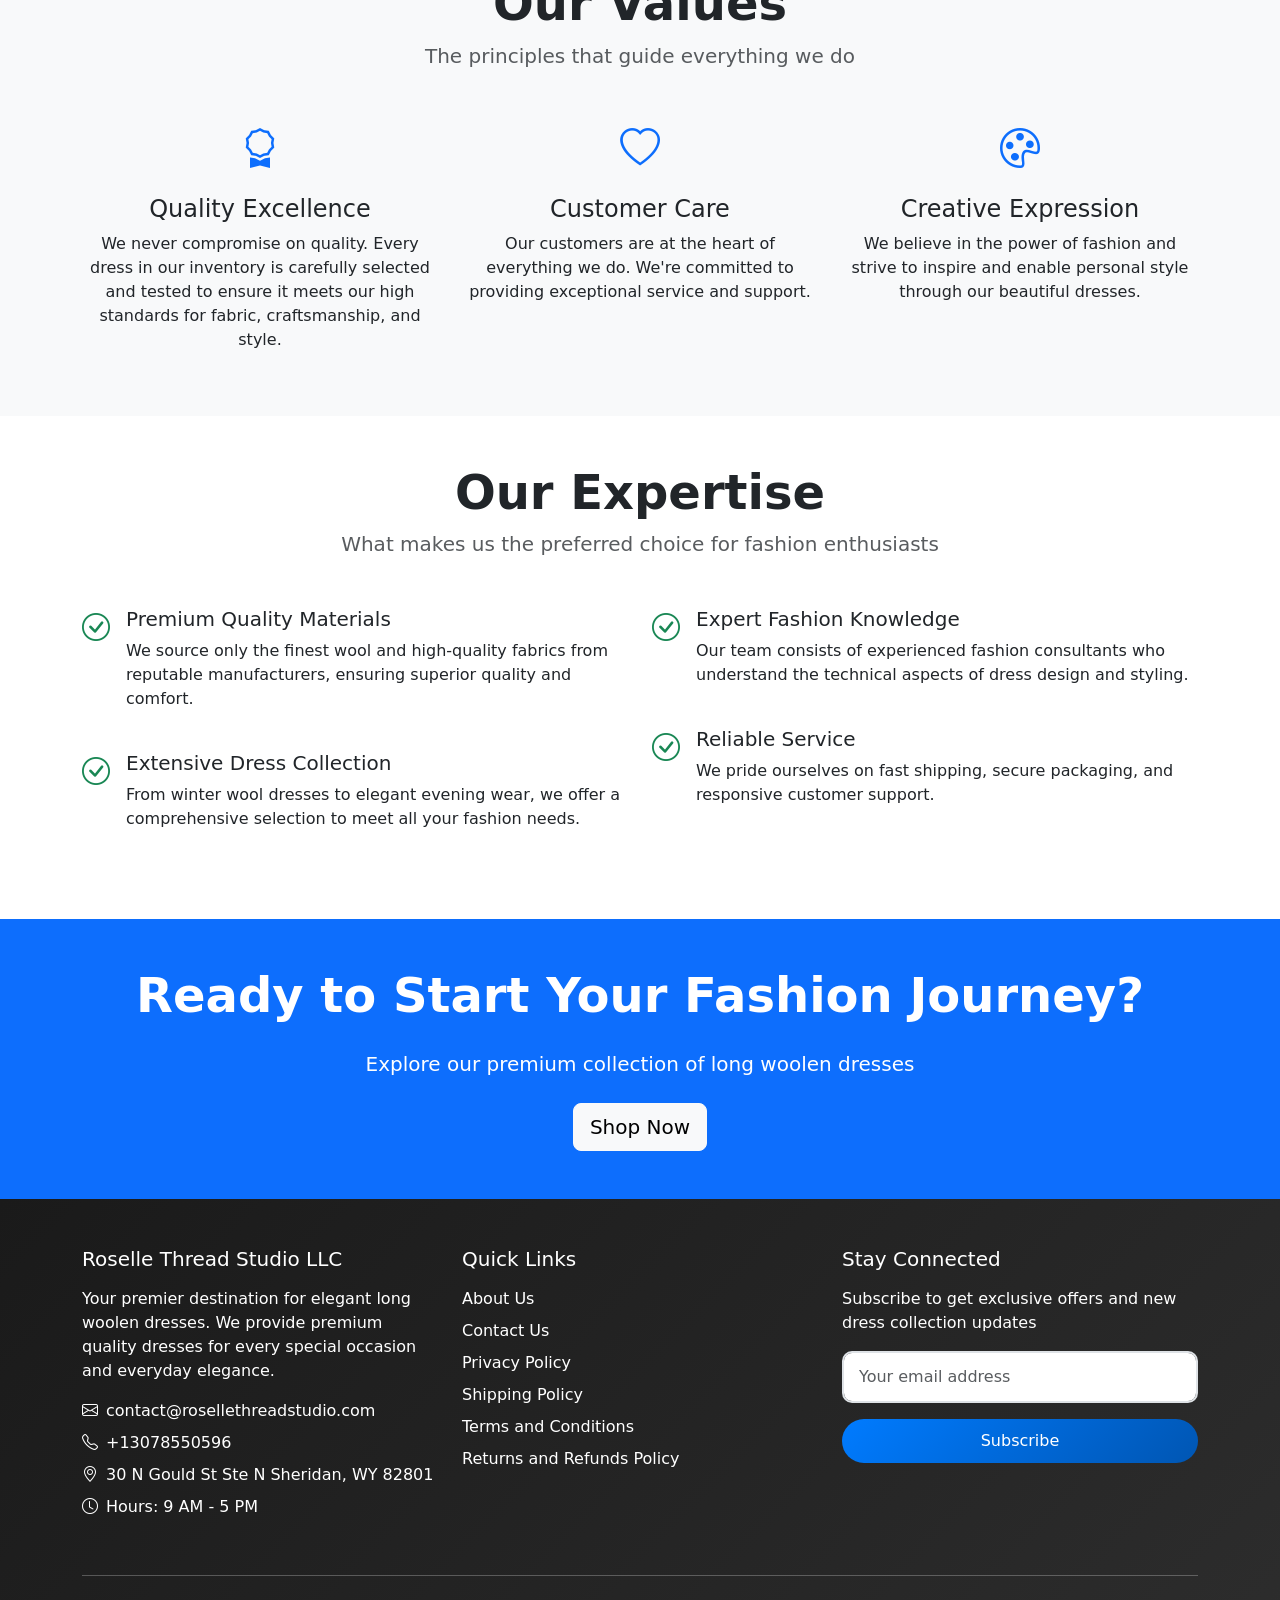
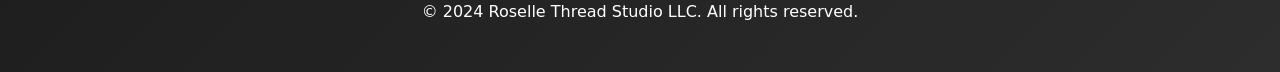
==== commit d740836d: "Update số điện thoại" ====
--- a/about.html
+++ b/about.html
@@ -204,6 +204,7 @@
                     <p class="mb-3">Your premier destination for elegant long woolen dresses. We provide premium quality dresses for every special occasion and everyday elegance.</p>
                     <div class="contact-info">
                         <p class="mb-2"><i class="bi bi-envelope me-2"></i>contact@rosellethreadstudio.com</p>
+                        <p class="mb-2"><i class="bi bi-telephone me-2"></i>+13078550596</p>
                         <p class="mb-2"><i class="bi bi-geo-alt me-2"></i>30 N Gould St Ste N Sheridan, WY 82801</p>
                         <p class="mb-2"><i class="bi bi-clock me-2"></i>Hours: 9 AM - 5 PM</p>
                     </div>
